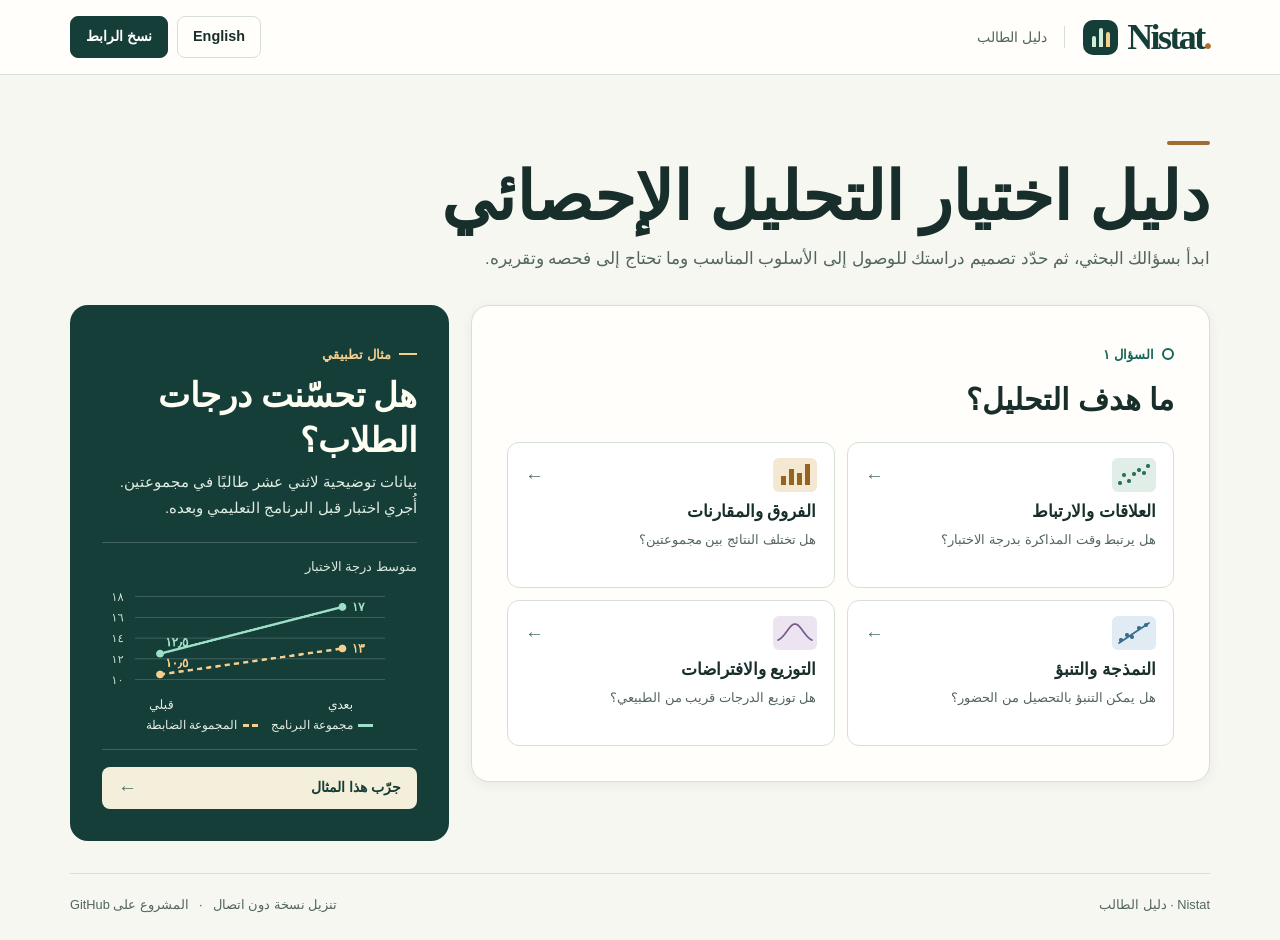
==== students/index.html @ d5935022 "Add a shareable bilingual student guide with an offline classroom example" ====
<!doctype html>
<html lang="ar" dir="rtl">
<head>
  <meta charset="utf-8">
  <meta name="viewport" content="width=device-width, initial-scale=1">
  <meta name="theme-color" content="#f7f7f1">
  <meta name="description" content="دليل نيستات للطلاب لاختيار الأسلوب الإحصائي خطوة بخطوة، بالعربية والإنجليزية.">
  <title>نيستات | دليل الطالب للتحليل الإحصائي</title>
  <style>
:root {
  color-scheme: light;
  --paper: #f7f7f1;
  --surface: #fffefa;
  --ink: #172e2b;
  --muted: #52655e;
  --line: #d8dfd6;
  --teal: #176557;
  --dark: #153e39;
  --aqua: #9de0c7;
  --gold: #f6ce8d;
  --sans: "DM Sans", "Noto Sans Arabic", "Segoe UI", Tahoma, Arial, sans-serif;
  --display: "Noto Naskh Arabic", Georgia, "Times New Roman", serif;
}
* { box-sizing: border-box; }
body { margin: 0; background: var(--paper); color: var(--ink); font: 16px/1.6 var(--sans); }
button, textarea { font: inherit; }
button, a { -webkit-tap-highlight-color: transparent; }
button { color: inherit; cursor: pointer; }
a { color: inherit; text-underline-offset: .2em; }
:focus-visible { outline: 3px solid #bf7526; outline-offset: 4px; }
h1, h2, h3, p, figure, ol { margin: 0; }
.wrap { width: min(1140px, calc(100% - 80px)); margin-inline: auto; }
.topbar { border-bottom: 1px solid var(--line); background: var(--surface); }
.nav, .brand, .nav-actions, .footer, .footer nav, .panel-line, .result-links, .dialog-actions {
  display: flex; align-items: center;
}
.nav { min-height: 74px; gap: 18px; }
.brand { gap: 9px; text-decoration: none; direction: ltr; }
.mark { height: 35px; width: 35px; display: flex; justify-content: center; align-items: flex-end;
  gap: 3px; background: var(--dark); border-radius: 10px; padding: 8px; }
.mark i { background: #d1edd8; border-radius: 2px 2px 0 0; width: 4px; height: 55%; }
.mark i:nth-child(2) { height: 100%; }
.mark i:last-child { height: 75%; background: var(--gold); }
.wordmark { font: 700 36px/.95 Georgia, serif; letter-spacing: -2.6px; color: var(--dark); }
.wordmark span { color: #ac6e2c; }
.product-label { padding-inline-start: 17px; border-inline-start: 1px solid var(--line); color: var(--muted); font-size: .87rem; }
.nav-actions { gap: 9px; margin-inline-start: auto; }
.nav-button, .text-button, .button-solid, .case-action, .reference-link {
  display: inline-flex; align-items: center; justify-content: center; gap: .5rem;
  min-height: 42px; padding: 7px 15px; border-radius: 8px; border: 1px solid var(--line);
  font-size: .9rem; line-height: 1.5; font-weight: 600; background: transparent; text-decoration: none;
}
.nav-button:hover, .text-button:hover, .reference-link:hover { background: #edf2e9; border-color: #a9bcaf; }
.nav-button.share, .button-solid { background: var(--dark); color: #fff; border-color: var(--dark); }
.nav-button.share:hover, .button-solid:hover { background: #21574c; }
.skip-link { position: fixed; z-index: 8; top: 8px; inset-inline-start: 12px; padding: 9px 15px;
  background: white; border: 2px solid var(--teal); transform: translateY(-160%); }
.skip-link:focus { transform: translateY(0); }
.intro { padding-block: clamp(32px, 5.2vw, 66px) 31px; }
.intro::before { content: ""; display: block; width: 43px; height: 4px; margin-block-end: 14px; border-radius: 2px; background: #a06b35; }
.intro h1 { font: 650 clamp(2.65rem, 5.2vw, 4.25rem)/1.18 var(--display); color: var(--ink); }
.intro p { color: var(--muted); max-width: 79ch; margin-block-start: 6px; font-size: 1.04rem; line-height: 1.85; }
[lang="en"] .intro h1 { letter-spacing: -.057em; font-weight: 500; }
.workspace { display: grid; grid-template-columns: minmax(0, 1.95fr) minmax(270px, 1fr); gap: 22px; align-items: start; }
.panel { border: 1px solid var(--line); background: var(--surface); border-radius: 18px; }
.guide-panel { padding: clamp(20px, 2.8vw, 35px); min-width: 0; box-shadow: 0 3px 12px #1c2c2010; }
.panel-line { justify-content: space-between; gap: 10px; margin-bottom: 10px; min-height: 26px; }
.step-tag, .case-label { display: inline-flex; align-items: center; gap: 8px; font-size: .82rem; font-weight: 700; color: var(--teal); }
.step-tag::before { content: ""; height: 8px; width: 8px; border: 2px solid var(--teal); border-radius: 50%; }
h2 { font-size: clamp(1.35rem, 2.5vw, 1.9rem); line-height: 1.45; text-wrap: pretty; }
h2:focus, main:focus { outline: none; }
.choice-grid { margin-top: 21px; display: grid; grid-template-columns: repeat(2, minmax(0,1fr)); gap: 12px; }
.tile, .option {
  background: #fff; border: 1px solid var(--line); border-radius: 12px;
  text-align: start; transition: background .14s, border-color .14s, box-shadow .14s;
}
.tile { min-height: 146px; padding: 15px 17px; display: grid; grid-template-columns: 1fr auto; gap: 4px 12px; align-content: start; }
.tile:hover, .option:hover { border-color: #6f9c87; background: #f4f8f1; box-shadow: 0 2px 6px #1f473411; }
.tile-name { font-size: 1.04rem; font-weight: 700; grid-column: 1/-1; margin-top: 4px; line-height: 1.48; }
.tile-caption { color: var(--muted); font-size: .84rem; line-height: 1.6; grid-column: 1/-1; }
.tile-plot { width: 44px; height: 34px; display: block; border-radius: 6px; }
.arrow { font: 500 19px/1 Arial, sans-serif; display: inline-block; align-self: center; color: #517564; }
[dir="rtl"] .flow-arrow { transform: scaleX(-1); }
.option-list { display: grid; gap: 9px; margin-top: 21px; }
.option { min-height: 54px; display: flex; align-items: center; justify-content: space-between; gap: 15px; padding: 12px 15px; font-weight: 550; }
.quiet { padding: 5px 0; min-height: 40px; border: 0; background: transparent; color: var(--teal); text-decoration: underline;
  text-underline-offset: 4px; font-size: .85rem; font-weight: 600; }
.side-panel { min-width: 0; }
.case { border-radius: 18px; background: var(--dark); color: #fffef3; padding: clamp(22px, 2.6vw, 32px); overflow: hidden; }
.case-label { color: var(--gold); }
.case-label::before { content: ""; display: inline-block; width: 18px; height: 2px; background: var(--gold); }
.case h2 { font: 600 clamp(1.7rem, 2.65vw, 2.22rem)/1.33 var(--display); margin-top: 8px; }
[lang="en"] .case h2 { letter-spacing: -.035em; font-weight: 500; }
.case p { color: #e1ece1; font-size: .94rem; line-height: 1.75; margin-top: 6px; }
.case figure { margin-top: 20px; padding-block: 14px; border-block: 1px solid #ffffff30; }
.case figcaption { font-size: .8rem; color: #d7e8dd; }
.case-chart { width: 100%; height: auto; display: block; margin-top: 6px; }
.legend { display: flex; justify-content: center; flex-wrap: wrap; gap: 4px 13px; color: #e4eee6; font-size: .75rem; }
.legend span { display: inline-flex; align-items: center; gap: 5px; }
.legend i { width: 15px; border-top: 3px solid var(--aqua); }
.legend .control i { border-top: 3px dashed var(--gold); }
.case-action { margin-top: 17px; background: #f4efda; color: #163e36; border-color: transparent; width: 100%; justify-content: space-between; padding: 9px 15px; }
.case-action:hover { background: #fff9e7; }
.trail { padding: 21px 23px; }
.side-panel > * + * { margin-block-start: 15px; }
.trail h2 { font-size: 1.08rem; }
.trail ol { padding-inline-start: 1.5rem; margin-top: 10px; }
.trail li { color: #3c6252; padding-inline-start: 2px; }
.trail li + li { margin-top: 4px; }
.trail a { color: var(--muted); font-size: .86rem; text-decoration-color: #acbfb1; }
.trail a:hover { color: var(--teal); }
.result-why { color: #345950; font-size: 1.04rem; margin-top: 9px; line-height: 1.8; }
.result-block { margin-top: 19px; }
.result-block h3, .example-answer h3 { font-size: 1.02rem; margin-bottom: 3px; }
.result-block p { color: var(--muted); }
.example-answer { border-inline-start: 3px solid #b47b37; background: #f7f1df; padding: 13px 16px; margin-top: 18px; border-radius: 6px; }
.code-box { margin-top: 23px; border: 1px solid var(--line); border-radius: 10px; }
.code-box summary { padding: 11px 15px; cursor: pointer; font-weight: 600; color: var(--teal); }
.code-box .code-body { padding: 0 13px 13px; }
pre { direction: ltr; text-align: left; white-space: pre-wrap; overflow-wrap: anywhere; padding: 12px;
  font: .83rem/1.55 ui-monospace, Consolas, monospace; background: #edf1e9; border-radius: 7px; color: #142f27; }
.result-links { flex-wrap: wrap; gap: 9px; margin-top: 21px; }
.footer { justify-content: space-between; gap: 12px; margin-block: 32px 20px; padding-block-start: 16px;
  border-top: 1px solid var(--line); color: var(--muted); font-size: .8rem; }
.footer nav { flex-wrap: wrap; gap: 10px; }
.footer a { text-decoration: none; padding-block: 5px; }
.footer a:hover { color: var(--teal); text-decoration: underline; }
.notice:not(:empty) { position: fixed; z-index: 10; bottom: 22px; inset-inline-start: 50%; transform: translateX(-50%);
  background: var(--dark); color: white; padding: 8px 18px; border-radius: 8px; box-shadow: 0 3px 14px #172e2b22; }
[dir="rtl"] .notice:not(:empty) { transform: translateX(50%); }
dialog { color: var(--ink); border: 1px solid var(--line); border-radius: 14px; width: min(460px, 92vw); padding: 24px; background: var(--surface); }
dialog::backdrop { background: #152d2980; }
dialog textarea { width: 100%; min-height: 85px; margin: 15px 0; padding: 9px; border: 1px solid var(--line); border-radius: 6px; font: .9rem/1.6 monospace; }
@media (max-width: 850px) {
  .wrap { width: calc(100% - 42px); }
  .workspace { grid-template-columns: minmax(0,1.65fr) minmax(230px,1fr); gap: 14px; }
  .guide-panel, .case { padding: 20px; }
}
@media (max-width: 680px) {
  .wrap { width: calc(100% - 32px); }
  .workspace { grid-template-columns: minmax(0,1fr); }
  .nav { min-height: 62px; gap: 9px; }
  .nav-actions { gap: 5px; }
  .nav-button { min-height: 40px; padding: 5px 10px; font-size: .8rem; }
  .product-label { display: none; }
  .wordmark { font-size: 30px; }
  .mark { width: 31px; height: 31px; padding: 6px; }
  .intro { padding-block: 28px 19px; }
  .intro h1 { font-size: clamp(2.08rem,7.5vw,3rem); }
  .intro p { font-size: .91rem; }
  .guide-panel, .case { padding: 19px; }
  .choice-grid { gap: 9px; margin-top: 14px; }
  .tile { padding: 12px; min-height: 120px; }
  .case-chart { max-height: 175px; }
  .footer { flex-wrap: wrap; margin-block-start: 22px; }
}
@media (max-width: 400px) {
  .wrap { width: calc(100% - 22px); }
  .tile { padding: 10px; }
  .tile-name { font-size: .92rem; }
  .tile-caption { font-size: .76rem; }
}
@media (prefers-reduced-motion: reduce) { *, *::before, *::after { transition: none !important; } }
@media print {
  body { background: white; font-size: 11pt; }
  .wrap { width: 100%; }
  .nav-actions, .intro p, .intro::before, .share, .footer, .result-links, .quiet, .case,
  .code-box button, .skip-link, dialog, .notice, .case-action { display: none !important; }
  .topbar { border-bottom: 1px solid #bbb; }
  .nav { min-height: 44px; }
  .intro { padding: 12px 0; }
  .intro h1 { font-size: 21pt; }
  .workspace { display: block; }
  .guide-panel, .trail { box-shadow: none; border: 0; padding: 10px 0; }
  .result-block, .example-answer, pre { break-inside: avoid; }
  .code-box { border: 0; }
  .trail a { text-decoration: none; }
  .print-reference { overflow-wrap: anywhere; display: block !important; font-size: 9pt; }
}
.print-reference { display: none; }
.tile, .option { color: inherit; text-decoration: none; }
.quiet { display: inline-flex; align-items: center; }
.trail-item { color: var(--muted); font-size: .86rem; }
.intro.compact { padding-block: 26px 20px; }
.intro.compact h1 { font-size: clamp(1.8rem, 3.4vw, 2.65rem); }
.intro.compact p, .intro.compact::before { display: none; }
  </style>
</head>
<body>
  <a id="skip" class="skip-link" href="#main-content">انتقل إلى الدليل</a>
  <header class="topbar">
    <div class="wrap nav">
      <a class="brand" id="home" href="#ar" aria-label="نيستات | البداية">
        <span class="mark" aria-hidden="true"><i></i><i></i><i></i></span>
        <span class="wordmark" lang="en" dir="ltr">Nistat<span>.</span></span>
      </a>
      <span class="product-label" id="product-label">دليل الطالب</span>
      <div class="nav-actions">
        <a id="language" class="nav-button" href="#en" lang="en">English</a>
        <button id="share" class="nav-button share" type="button">نسخ الرابط</button>
      </div>
    </div>
  </header>
  <main id="main-content" class="wrap" tabindex="-1">
    <div id="intro" class="intro">
      <h1 id="page-heading">دليل اختيار التحليل الإحصائي</h1>
      <p id="intro-text">ابدأ بسؤالك البحثي، ثم حدّد تصميم دراستك للوصول إلى الأسلوب المناسب وما تحتاج إلى فحصه وتقريره.</p>
    </div>
    <noscript><p class="panel">يتطلب الدليل تفعيل JavaScript في المتصفح. Enable JavaScript to use the student guide.</p></noscript>
    <div class="workspace">
      <section id="guide-panel" class="panel guide-panel" aria-labelledby="question-title"></section>
      <aside id="side-panel" class="side-panel"></aside>
    </div>
  </main>
  <footer class="wrap footer">
    <span id="footer-name">Nistat · دليل الطالب</span>
    <nav aria-label="روابط الدليل" id="footer-nav">
      <a id="download" href="index.html" download="Nistat-Students.html">تنزيل نسخة دون اتصال</a>
      <span aria-hidden="true">·</span>
      <a id="repository" href="https://github.com/Nistat77/Nistat" target="_blank" rel="noopener noreferrer">المشروع على GitHub</a>
    </nav>
  </footer>
  <div id="notice" class="notice" role="status"></div>
  <dialog id="copy-dialog" aria-labelledby="copy-title">
    <h2 id="copy-title"></h2>
    <textarea id="manual-copy" dir="ltr" readonly aria-labelledby="copy-title"></textarea>
    <button id="close-dialog" type="button" class="button-solid"></button>
  </dialog>
  <script id="catalog" type="application/json">
{"questions":{"goal":{"key":"goal","label":{"en":"What is your research question?","ar":"ما هدف التحليل؟"},"choices":{"association":{"to":"variables","label":{"en":"Assess an association","ar":"دراسة علاقة بين متغيرين"}},"comparison":{"to":"design","label":{"en":"Compare groups, occasions or a reference value","ar":"المقارنة بين مجموعات أو قياسات أو بقيمة مرجعية"}},"prediction":{"to":"outcome","label":{"en":"Model or predict an outcome","ar":"نمذجة متغير تابع أو التنبؤ به"}},"distribution":{"to":"diagnostic","label":{"en":"Check a distribution or a model assumption","ar":"فحص توزيع أو أحد افتراضات النموذج"}}}},"variables":{"key":"variables","label":{"en":"Which two variables are recorded for each independent unit?","ar":"ما نوع المتغيرين المقاسين لكل وحدة مستقلة؟"},"choices":{"continuous":{"to":"pattern","label":{"en":"Two quantitative variables","ar":"متغيران كميان"}},"ordinal":{"to":"spearman","label":{"en":"Ordered scores, with a monotonic relationship of interest","ar":"درجات ترتيبية لدراسة علاقة رتيبة (في اتجاه واحد)"}},"categorical":{"to":"table_counts","label":{"en":"Two categorical variables","ar":"متغيران فئويان"}}}},"pattern":{"key":"pattern","label":{"en":"Which pattern do you want to describe?","ar":"ما نمط العلاقة المراد وصفها؟"},"choices":{"linear":{"to":"pearson","label":{"en":"Linear","ar":"خطية"}},"monotonic":{"to":"spearman","label":{"en":"Consistently increasing or decreasing, possibly curved","ar":"متزايدة أو متناقصة في اتجاه واحد وقد تكون منحنية"}},"unknown":{"to":"scatterplot","label":{"en":"Non-monotonic or still unknown","ar":"يتغير اتجاهها أو لم يتضح نمطها بعد"}}}},"table_counts":{"key":"expected","label":{"en":"Are expected cell counts adequate for the chi-squared approximation under independence?","ar":"هل التكرارات المتوقعة تحت فرض الاستقلال كافية لتقريب كاي تربيع؟"},"choices":{"adequate":{"to":"chisq_independence","label":{"en":"Adequate","ar":"كافية"}},"sparse":{"to":"fisher_exact","label":{"en":"Sparse","ar":"منخفضة في بعض الخلايا"}},"unknown":{"to":"inspect_expected","label":{"en":"I need to inspect the expected counts","ar":"أحتاج إلى فحص التكرارات المتوقعة"}}}},"design":{"key":"design","label":{"en":"How were the observations collected?","ar":"كيف جُمعت المشاهدات؟"},"choices":{"one_sample":{"to":"one_target","label":{"en":"One sample against a reference","ar":"عينة واحدة مقارنة بقيمة أو بتوزيع مرجعي"}},"independent_two":{"to":"two_target","label":{"en":"Two independent groups, one observation per person","ar":"مجموعتان مستقلتان وقياس واحد لكل فرد"}},"paired_two":{"to":"paired_target","label":{"en":"Two measurements on the same people or matched pairs","ar":"قياسان للأفراد أنفسهم أو لأزواج متطابقة"}},"independent_many":{"to":"many_target","label":{"en":"Three or more independent groups","ar":"ثلاث مجموعات مستقلة فأكثر"}},"repeated_many":{"to":"repeated_target","label":{"en":"Three or more occasions on the same people","ar":"ثلاثة قياسات فأكثر للأفراد أنفسهم"}},"pre_post":{"to":"pre_post_target","label":{"en":"Two independent groups, each measured before and after on a quantitative outcome","ar":"مجموعتان مستقلتان لكل منهما قياس قبلي وبعدي لنتيجة كمية"}},"factorial":{"to":"factorial_interaction","label":{"en":"Two crossed group factors, testing their interaction on a quantitative outcome","ar":"عاملان فئويان متقاطعان لدراسة تفاعلهما في نتيجة كمية لدى أفراد مستقلين"}}}},"one_target":{"key":"target","label":{"en":"What do you want to compare with the reference?","ar":"ما الذي تريد مقارنته بالمرجع؟"},"choices":{"mean":{"to":"one_sample_t","label":{"en":"A quantitative mean","ar":"متوسط متغير كمي"}},"proportion":{"to":"one_proportion","label":{"en":"A binary outcome proportion","ar":"نسبة حدوث نتيجة ثنائية"}},"frequencies":{"to":"gof_counts","label":{"en":"Counts across several categories","ar":"التكرارات عبر فئات متعددة"}}}},"two_target":{"key":"target","label":{"en":"What differs between the two independent groups?","ar":"ما الذي تريد مقارنته بين المجموعتين المستقلتين؟"},"choices":{"means":{"to":"welch_t","label":{"en":"Quantitative means","ar":"متوسطا متغير كمي"}},"ranks":{"to":"rank_sum","label":{"en":"Ranks or ordered scores","ar":"الرتب أو الدرجات الترتيبية"}},"proportions":{"to":"table_counts","label":{"en":"Category proportions","ar":"نسب الفئات"}}}},"paired_target":{"key":"target","label":{"en":"What contrast within pairs answers your question?","ar":"ما المقارنة التي تجيب عن سؤالك داخل الأزواج؟"},"choices":{"means":{"to":"paired_t","label":{"en":"Mean of the quantitative differences","ar":"متوسط الفروق الكمية"}},"signed_ranks":{"to":"signed_rank","label":{"en":"Location of symmetric differences with meaningful magnitudes","ar":"موقع توزيع فروق متماثلة ذات مقادير قابلة للتفسير"}},"direction":{"to":"sign_test","label":{"en":"Direction of change on an ordered scale","ar":"اتجاه التغير على مقياس ترتيبي"}},"binary":{"to":"mcnemar_exact","label":{"en":"Change in a binary proportion","ar":"التغير في نسبة نتيجة ثنائية"}}}},"many_target":{"key":"target","label":{"en":"What differs across independent groups?","ar":"ما الذي تريد مقارنته بين المجموعات المستقلة؟"},"choices":{"means":{"to":"welch_anova","label":{"en":"Quantitative means","ar":"متوسطات متغير كمي"}},"ranks":{"to":"kruskal","label":{"en":"Ranks or ordered scores","ar":"الرتب أو الدرجات الترتيبية"}},"proportions":{"to":"table_counts","label":{"en":"Category proportions","ar":"نسب الفئات"}}}},"repeated_target":{"key":"target","label":{"en":"What do you compare across occasions?","ar":"ما الذي تريد مقارنته عبر القياسات؟"},"choices":{"means":{"to":"rm_anova","label":{"en":"Quantitative means in a complete repeated-measures design","ar":"متوسطات متغير كمي في تصميم قياسات متكررة مكتمل"}},"ranks":{"to":"friedman","label":{"en":"Within-person ranks in a complete design","ar":"الرتب داخل كل فرد في تصميم مكتمل"}}}},"pre_post_target":{"key":"target","label":{"en":"Which group difference do you want to estimate?","ar":"أي فرق بين المجموعتين تريد تقديره؟"},"choices":{"adjusted_followup":{"to":"ancova","label":{"en":"Difference at follow-up adjusted for baseline","ar":"الفرق في القياس البعدي بعد ضبط القياس القبلي"}},"change":{"to":"change_scores","label":{"en":"Difference in mean change from baseline","ar":"الفرق بين متوسطي التغير من القياس القبلي إلى البعدي"}}}},"outcome":{"key":"outcome","label":{"en":"What kind of outcome are you predicting for each independent unit?","ar":"ما نوع المتغير التابع المراد التنبؤ به لكل وحدة مستقلة؟"},"choices":{"continuous":{"to":"predictors","label":{"en":"Quantitative continuous","ar":"كمي مستمر"}},"binary":{"to":"binary_logit","label":{"en":"Two categories","ar":"ثنائي الفئة"}},"nominal":{"to":"multinomial","label":{"en":"Three or more unordered categories","ar":"ثلاث فئات اسمية غير مرتبة فأكثر"}},"ordinal":{"to":"ordinal_logit","label":{"en":"Three or more ordered categories","ar":"ثلاث فئات مرتبة فأكثر"}},"count":{"to":"poisson","label":{"en":"A non-negative event count","ar":"عدد مرات وقوع حدث"}}}},"predictors":{"key":"predictors","label":{"en":"How many predictors enter the model?","ar":"كم متغيرًا تنبؤيًا يتضمن النموذج؟"},"choices":{"one":{"to":"linear_simple","label":{"en":"One","ar":"واحد"}},"multiple":{"to":"linear_multiple","label":{"en":"Two or more","ar":"اثنان فأكثر"}}}},"diagnostic":{"key":"target","label":{"en":"What would you like to assess?","ar":"ما الذي تريد فحصه؟"},"choices":{"normality":{"to":"normal_quantity","label":{"en":"Normality of observations, paired differences or residuals","ar":"اعتدالية المشاهدات أو الفروق الزوجية أو البواقي"}},"variances":{"to":"variance_shape","label":{"en":"Equality of variances across independent groups","ar":"تساوي التباينات بين مجموعات مستقلة"}},"frequencies":{"to":"gof_counts","label":{"en":"Category frequencies against specified probabilities","ar":"مطابقة تكرارات الفئات لاحتمالات محددة"}},"continuous_cdf":{"to":"cdf_parameters","label":{"en":"Fit to a continuous reference distribution","ar":"المطابقة مع توزيع مرجعي مستمر"}}}},"normal_quantity":{"key":"quantity","label":{"en":"Which values are you checking?","ar":"ما القيم التي ستفحصها؟"},"choices":{"independent":{"to":"normality","label":{"en":"Independent observations or independent within-pair differences","ar":"مشاهدات مستقلة أو فروق زوجية مستقلة بعضها عن بعض"}},"residuals":{"to":"residual_qq","label":{"en":"Residuals from a fitted linear model","ar":"بواقي نموذج خطي مقدّر"}}}},"variance_shape":{"key":"shape","label":{"en":"How well justified is within-group normality?","ar":"ما مدى وجاهة افتراض الاعتدالية داخل كل مجموعة؟"},"choices":{"normal":{"to":"bartlett","label":{"en":"Well justified","ar":"تدعمه طبيعة البيانات"}},"uncertain":{"to":"fligner","label":{"en":"Uncertain or affected by outliers","ar":"غير مؤكد أو توجد قيم متطرفة"}}}},"gof_counts":{"key":"expected","label":{"en":"Are expected counts under the specified probabilities sufficiently large?","ar":"هل تكرارات الفئات المتوقعة وفق الاحتمالات المفترضة كبيرة بما يكفي؟"},"choices":{"adequate":{"to":"chisq_gof","label":{"en":"Yes","ar":"نعم"}},"sparse":{"to":"simulated_gof","label":{"en":"Small expected counts","ar":"توجد تكرارات متوقعة منخفضة"}}}},"cdf_parameters":{"key":"parameters","label":{"en":"How were the reference distribution's parameters obtained?","ar":"كيف حُددت معلمات التوزيع المرجعي؟"},"choices":{"fixed":{"to":"ks_fixed","label":{"en":"Specified independently of this sample","ar":"حُددت بصورة مستقلة عن هذه العينة"}},"fitted":{"to":"fitted_qq","label":{"en":"Estimated from this sample","ar":"قُدّرت من العينة نفسها"}}}}},"methods":{"pearson":{"en":{"method":"Pearson correlation","rationale":"Estimates the direction and strength of a linear association.","checks":"Inspect a scatterplot for curvature and influential points. The usual small-sample test and interval assume independent pairs from a bivariate normal population.","report":"Report r, the number of complete pairs and a confidence interval."},"ar":{"method":"معامل ارتباط بيرسون","rationale":"يقدّر اتجاه العلاقة الخطية وقوتها بين متغيرين كميين.","checks":"افحص شكل الانتشار والنقاط المؤثرة. يفترض الاستدلال المعتاد في العينات الصغيرة استقلال الأزواج واعتدالية التوزيع الثنائي.","report":"أبلغ عن معامل الارتباط وعدد الأزواج المكتملة وفترة الثقة."},"code":"stats::cor.test(x, y, method = \"pearson\")","reference":"https://stat.ethz.ch/R-manual/R-patched/library/stats/html/cor.test.html"},"spearman":{"en":{"method":"Spearman rank correlation","rationale":"Measures whether higher ranks on one variable tend to accompany higher or lower ranks on the other.","checks":"Use independent pairs and an interpretable ordering. Inspect the shape and ties. The example uses an approximate p-value.","report":"Report Spearman's rho, the number of pairs and the direction of association."},"ar":{"method":"معامل ارتباط سبيرمان للرتب","rationale":"يقدّر مدى اقتران الرتب الأعلى في متغير برتب أعلى أو أدنى في المتغير الآخر.","checks":"تحقق من استقلال الأزواج ومن ترتيب الدرجات، وافحص شكل العلاقة والرتب المتعادلة. يستخدم المثال قيمة احتمالية تقريبية.","report":"أبلغ عن معامل سبيرمان وعدد الأزواج واتجاه العلاقة."},"code":"stats::cor.test(x, y, method = \"spearman\", exact = FALSE)","reference":"https://stat.ethz.ch/R-manual/R-patched/library/stats/html/cor.test.html"},"scatterplot":{"en":{"method":"Scatterplot for the form of association","rationale":"A curve can rise and fall even when a single correlation is close to zero.","checks":"Use one point per independent unit and examine the observed range, clusters and influential points.","report":"Describe the shape and identify which part of the curve answers the research question."},"ar":{"method":"مخطط الانتشار لفحص شكل العلاقة","rationale":"قد ترتفع العلاقة ثم تنخفض رغم اقتراب معامل الارتباط من الصفر.","checks":"مثّل كل وحدة مستقلة بنقطة وافحص مدى القيم والتجمعات والنقاط المؤثرة.","report":"صِف شكل العلاقة وحدد الجزء الذي يجيب عن السؤال البحثي."},"code":"graphics::plot(x, y)","reference":"https://stat.ethz.ch/R-manual/R-patched/library/graphics/html/plot.default.html"},"inspect_expected":{"en":{"method":"Inspect expected cell counts","rationale":"Under independence, each expected count is its row total times its column total divided by the sample size.","checks":"Use a two-way frequency table of independent observations with positive margins.","report":"A common guide is at least five expected in every cell of a 2 by 2 table. For larger tables, look for all expected counts at least one and at least 80% of them at least five."},"ar":{"method":"فحص التكرارات المتوقعة في الخلايا","rationale":"تحت فرض الاستقلال يساوي التكرار المتوقع حاصل ضرب مجموع الصف في مجموع العمود مقسومًا على حجم العينة.","checks":"استخدم جدول تكرارات ثنائي المدخل لمشاهدات مستقلة بمجاميع صفوف وأعمدة موجبة.","report":"من القواعد الشائعة أن يبلغ التكرار المتوقع خمسة في كل خلية في جدول ٢ × ٢. في الجداول الأكبر افحص بلوغه واحدًا في كل خلية وخمسة في ٨٠٪ من الخلايا على الأقل."},"code":"outer(rowSums(tab), colSums(tab)) / sum(tab)","reference":"https://stat.ethz.ch/R-manual/R-patched/library/stats/html/fisher.test.html"},"chisq_independence":{"en":{"method":"Pearson chi-squared test of independence","rationale":"Compares observed cell counts with counts expected if the two categorical variables were independent.","checks":"Each independent unit contributes to one cell. Enter the original frequencies and check the expected counts.","report":"Report the table, row or column percentages, chi-squared statistic, degrees of freedom and p-value."},"ar":{"method":"اختبار كاي تربيع للاستقلال","rationale":"يقارن تكرارات الخلايا المشاهدة بالتكرارات المتوقعة عند استقلال المتغيرين الفئويين.","checks":"تسهم كل وحدة مستقلة في خلية واحدة. أدخل التكرارات الأصلية وافحص التكرارات المتوقعة.","report":"اعرض الجدول والنسب الصفية أو العمودية وقيمة كاي تربيع ودرجات الحرية والقيمة الاحتمالية."},"code":"stats::chisq.test(tab, correct = FALSE)","reference":"https://stat.ethz.ch/R-manual/R-patched/library/stats/html/chisq.test.html"},"fisher_exact":{"en":{"method":"Fisher's exact test","rationale":"Tests association in an independent count table by conditioning on its margins.","checks":"Use individual counts with independent units. Exact calculations can be costly for large tables with many categories.","report":"Give the cell counts and exact p-value. For a 2 by 2 table, also report the odds ratio and interval with the category order."},"ar":{"method":"اختبار فيشر الدقيق","rationale":"يفحص العلاقة في جدول تكراري لمشاهدات مستقلة مع تثبيت المجاميع الهامشية.","checks":"أدخل التكرارات لوحدات مستقلة. قد يتطلب الحساب الدقيق وقتًا طويلًا في الجداول الكبيرة متعددة الفئات.","report":"اعرض التكرارات والقيمة الاحتمالية الدقيقة. في جدول ٢ × ٢ أضف نسبة الأرجحية وفترة الثقة وترتيب الفئات."},"code":"stats::fisher.test(tab)","reference":"https://stat.ethz.ch/R-manual/R-patched/library/stats/html/fisher.test.html"},"one_sample_t":{"en":{"method":"One-sample t-test","rationale":"Estimates the difference between a quantitative mean and a prespecified benchmark.","checks":"Use independent observations and justify mean-based inference given the sample size, skew and outliers.","report":"State the benchmark, mean difference, confidence interval, t statistic and degrees of freedom."},"ar":{"method":"اختبار ت لعينة واحدة","rationale":"يقدّر الفرق بين متوسط متغير كمي وقيمة مرجعية محددة مسبقًا.","checks":"تحقق من استقلال المشاهدات وملاءمة الاستدلال على المتوسط في ضوء حجم العينة والالتواء والقيم المتطرفة.","report":"اذكر القيمة المرجعية وفرق المتوسط وفترة ثقته وإحصاء ت ودرجات الحرية."},"code":"stats::t.test(x, mu = reference_value)","reference":"https://stat.ethz.ch/R-manual/R-patched/library/stats/html/t.test.html"},"one_proportion":{"en":{"method":"Exact binomial test for one proportion","rationale":"Compares the chance of a binary event with a specified probability.","checks":"Supply the number of events and independent trials with the same event probability under the null.","report":"Report events, trials, estimated proportion, confidence interval and the reference probability."},"ar":{"method":"اختبار ثنائي الحدين الدقيق لنسبة واحدة","rationale":"يقارن احتمال حدوث نتيجة ثنائية باحتمال مرجعي محدد.","checks":"أدخل عدد مرات وقوع الحدث وعدد المحاولات المستقلة التي تشترك في احتمال الحدث تحت الفرض الصفري.","report":"أبلغ عن العدد والإجمالي والنسبة المقدرة وفترة الثقة والاحتمال المرجعي."},"code":"stats::binom.test(events, trials, p = p0)","reference":"https://stat.ethz.ch/R-manual/R-patched/library/stats/html/binom.test.html"},"welch_t":{"en":{"method":"Welch two-sample t-test","rationale":"Estimates a difference between independent means while allowing unequal variances.","checks":"Use a quantitative outcome and one observation per independent unit. Check skew and influential observations, especially in small groups.","report":"Report both means, their difference in a stated order, the 95% interval and Welch degrees of freedom."},"ar":{"method":"اختبار ت لويلش لعينتين مستقلتين","rationale":"يقدّر الفرق بين متوسطي مجموعتين مستقلتين ويسمح باختلاف تباينيهما.","checks":"استخدم نتيجة كمية وقياسًا واحدًا لكل وحدة مستقلة. افحص الالتواء والمشاهدات المؤثرة، خصوصًا في المجموعات الصغيرة.","report":"اعرض المتوسطين والفرق بترتيب محدد وفترة الثقة ٩٥٪ ودرجات حرية ويلش."},"code":"stats::t.test(score ~ group, data = dat, var.equal = FALSE)","reference":"https://stat.ethz.ch/R-manual/R-patched/library/stats/html/t.test.html"},"paired_t":{"en":{"method":"Paired t-test","rationale":"Estimates the mean within-pair difference and preserves the matching.","checks":"Align values by participant or pair ID. Assess the distribution of the differences and independence across pairs.","report":"Report complete pairs, the mean after-minus-before difference and its 95% confidence interval."},"ar":{"method":"اختبار ت للعينات المرتبطة","rationale":"يقدّر متوسط الفروق داخل الأزواج مع مراعاة الارتباط بين القياسين.","checks":"طابق القيم بمعرّف الفرد أو الزوج. افحص توزيع الفروق واستقلال الأزواج عن بعضها.","report":"أبلغ عن عدد الأزواج المكتملة ومتوسط الفرق (البعدي ناقص القبلي) وفترة ثقته ٩٥٪."},"code":"stats::t.test(after, before, paired = TRUE)","reference":"https://stat.ethz.ch/R-manual/R-patched/library/stats/html/t.test.html"},"rank_sum":{"en":{"method":"Mann–Whitney U / Wilcoxon rank-sum test","rationale":"Compares ranks between two independent groups.","checks":"Use ordered scores with the same coding in both groups. Interpreting the result as a location shift needs comparably shaped distributions.","report":"Report group distributions, sample sizes, the rank-sum statistic and how the p-value was calculated."},"ar":{"method":"اختبار مان–ويتني للرتب","rationale":"يقارن رتب الدرجات بين مجموعتين مستقلتين.","checks":"استخدم درجات مرتبة بترميز موحد في المجموعتين. يتطلب تفسير النتيجة بوصفها إزاحة في الموقع تشابه شكلي التوزيعين.","report":"اعرض توزيعي المجموعتين وحجميهما وإحصاء الرتب وطريقة حساب القيمة الاحتمالية."},"code":"stats::wilcox.test(score ~ group, data = dat)","reference":"https://stat.ethz.ch/R-manual/R-patched/library/stats/html/wilcox.test.html"},"signed_rank":{"en":{"method":"Wilcoxon signed-rank test","rationale":"Uses the signs and ranks of absolute within-pair differences to assess their location.","checks":"Differences must have meaningful magnitudes and a plausibly symmetric distribution. Match observations by ID.","report":"Report complete pairs, direction, and the estimated location shift and interval when estimable."},"ar":{"method":"اختبار ويلكوكسون للرتب الموقعة","rationale":"يستخدم إشارات الفروق داخل الأزواج ورتب مقاديرها المطلقة لفحص موقع التوزيع.","checks":"ينبغي أن يكون لمقادير الفروق معنى وأن يكون توزيعها متماثلًا بصورة معقولة. طابق القياسات بالمعرّف.","report":"أبلغ عن عدد الأزواج المكتملة واتجاه الفرق وتقدير إزاحة الموقع وفترة الثقة عند إمكان تقديرها."},"code":"stats::wilcox.test(after, before, paired = TRUE, conf.int = TRUE)","reference":"https://stat.ethz.ch/R-manual/R-patched/library/stats/html/wilcox.test.html"},"sign_test":{"en":{"method":"Paired sign test","rationale":"Compares the chances of moving up and down among pairs that changed. Only the ordering is required.","checks":"Align complete pairs and use the same ordering at both occasions. Exclude ties from the binomial denominator and record them separately.","report":"Report increases, decreases and ties, and the proportion increasing among changed pairs."},"ar":{"method":"اختبار الإشارة للأزواج","rationale":"يقارن احتمال الارتفاع باحتمال الانخفاض بين الأزواج التي تغيرت، اعتمادًا على ترتيب الفئات.","checks":"طابق الأزواج المكتملة ووحّد ترتيب الفئات في القياسين. استبعد التعادلات من مقام الاختبار وسجّل عددها منفصلًا.","report":"اعرض أعداد الارتفاع والانخفاض والتعادل ونسبة الارتفاع بين الأزواج التي تغيرت."},"code":"up \u003c- sum(after > before, na.rm = TRUE)\ndown \u003c- sum(after \u003c before, na.rm = TRUE)\nif (up + down > 0) stats::binom.test(up, up + down, p = 0.5) else message(\"No changed pairs\")","reference":"https://www.itl.nist.gov/div898/software/dataplot/refman1/auxillar/signtest.htm"},"mcnemar_exact":{"en":{"method":"Exact McNemar test for paired binary outcomes","rationale":"Conditions on discordant pairs to compare the two directions of change.","checks":"Use a 2 by 2 table with before as rows and after as columns, with the same two levels in the same order. Each independent pair contributes once.","report":"Report both discordant cell counts, the paired proportions and the exact p-value. The template's interval describes the direction of change among discordant pairs."},"ar":{"method":"اختبار ماكنيمار الدقيق لنتيجة ثنائية مرتبطة","rationale":"يقارن اتجاهي التغير بالاعتماد على الأزواج التي اختلفت نتيجتها بين القياسين.","checks":"اجعل الصفوف للقياس القبلي والأعمدة للبعدي في جدول ٢ × ٢، بنفس الفئتين والترتيب. يسهم كل زوج مستقل مرة واحدة.","report":"اعرض تكراري الخليتين خارج القطر والنسبتين المرتبطتين والقيمة الاحتمالية الدقيقة. تخص فترة الثقة في القالب اتجاه التغير بين الأزواج التي تغيرت."},"code":"first_to_second \u003c- tab[1, 2]\nchanged \u003c- first_to_second + tab[2, 1]\nif (changed > 0) stats::binom.test(first_to_second, changed, p = 0.5) else message(\"No discordant pairs\")","reference":"https://journal.r-project.org/articles/RJ-2010-008/"},"welch_anova":{"en":{"method":"Welch one-way ANOVA","rationale":"Tests equality of independent group means while allowing unequal variances.","checks":"Check independent units, within-group distributions, outliers and enough observations to estimate each variance.","report":"Report group means, Welch F, degrees of freedom and p-value. Identify any planned or multiplicity-adjusted contrasts."},"ar":{"method":"تحليل التباين الأحادي بطريقة ويلش","rationale":"يفحص تساوي متوسطات المجموعات المستقلة مع السماح باختلاف التباينات.","checks":"تحقق من استقلال الوحدات وتوزيع كل مجموعة والقيم المتطرفة وكفاية المشاهدات لتقدير تباين كل مجموعة.","report":"اعرض متوسطات المجموعات وإحصاء ف لويلش ودرجات الحرية والقيمة الاحتمالية والمقارنات المخططة أو المصححة للتعدد."},"code":"stats::oneway.test(score ~ group, data = dat, var.equal = FALSE)","reference":"https://stat.ethz.ch/R-manual/R-patched/library/stats/html/oneway.test.html"},"kruskal":{"en":{"method":"Kruskal–Wallis rank-sum test","rationale":"Compares the distributions of ordered scores across independent groups using pooled ranks.","checks":"Observations must be independent. A median-shift interpretation requires similarly shaped distributions.","report":"Summarize each distribution and report the omnibus statistic and degrees of freedom."},"ar":{"method":"اختبار كروسكال–واليس للرتب","rationale":"يقارن توزيعات الدرجات المرتبة بين مجموعات مستقلة باستخدام الرتب المجمعة.","checks":"تحقق من استقلال المشاهدات. يتطلب تفسير النتيجة بوصفها اختلافًا في الوسيط تشابه أشكال التوزيعات.","report":"لخّص توزيع كل مجموعة وأبلغ عن إحصاء الاختبار الكلي ودرجات الحرية."},"code":"stats::kruskal.test(score ~ group, data = dat)","reference":"https://stat.ethz.ch/R-manual/R-patched/library/stats/html/kruskal.test.html"},"rm_anova":{"en":{"method":"One-way repeated-measures ANOVA","rationale":"Tests mean differences across occasions while accounting for each person's repeated observations.","checks":"Use one complete observation per person and occasion. Code id and condition as factors. Assess residuals and sphericity for the uncorrected F test.","report":"Report occasion means, the within-person F test and any sphericity correction. Incomplete profiles may call for a mixed model."},"ar":{"method":"تحليل التباين الأحادي للقياسات المتكررة","rationale":"يفحص اختلاف المتوسطات بين المناسبات مع مراعاة تكرار القياس داخل الفرد.","checks":"استخدم قياسًا واحدًا مكتملًا لكل فرد ومناسبة، ورمّز المعرّف والمناسبة كعاملين. افحص البواقي وافتراض الكروية لاختبار ف غير المصحح.","report":"اعرض متوسطات المناسبات واختبار ف داخل الأفراد وأي تصحيح للكروية. قد تلائم النماذج المختلطة الملفات غير المكتملة."},"code":"summary(stats::aov(score ~ condition + Error(id/condition), data = dat))","reference":"https://stat.ethz.ch/R-manual/R-patched/library/stats/html/aov.html"},"friedman":{"en":{"method":"Friedman test","rationale":"Compares occasions by ranking responses within each person or matched block.","checks":"Use a complete block design with one observation per person and occasion, independent blocks, and factor codes for id and condition.","report":"Report the number of complete blocks, occasion summaries, the Friedman statistic and degrees of freedom."},"ar":{"method":"اختبار فريدمان","rationale":"يقارن المناسبات بترتيب الاستجابات داخل كل فرد أو كتلة متطابقة.","checks":"استخدم تصميم كتل مكتملة بقياس واحد لكل فرد ومناسبة وكتل مستقلة، مع ترميز المعرّف والمناسبة كعاملين.","report":"أبلغ عن عدد الكتل المكتملة وملخص كل مناسبة وإحصاء فريدمان ودرجات الحرية."},"code":"stats::friedman.test(score ~ condition | id, data = dat)","reference":"https://stat.ethz.ch/R-manual/R-patched/library/stats/html/friedman.test.html"},"ancova":{"en":{"method":"Baseline-adjusted comparison (ANCOVA)","rationale":"Estimates the between-group difference at follow-up conditional on a common baseline score.","checks":"Use one row per independent participant and a group factor. Check the baseline–follow-up relationship, common slopes and residuals. Nonrandom assignment can leave confounding.","report":"Report the adjusted group contrast, reference group and 95% interval, and describe how missing outcomes were handled."},"ar":{"method":"المقارنة البعدية المضبوطة بالقياس القبلي (تحليل التغاير)","rationale":"تقدّر الفرق البعدي بين المجموعتين عند قيمة قبلية مشتركة.","checks":"استخدم صفًا لكل مشارك مستقل وعرّف المجموعة كعامل. افحص علاقة القبلي بالبعدي وتجانس ميول الانحدار والبواقي. قد تبقى عوامل مربكة عند غياب التخصيص العشوائي.","report":"اعرض فرق المجموعتين المعدّل والمجموعة المرجعية وفترة الثقة ٩٥٪ وطريقة التعامل مع القياسات المفقودة."},"code":"fit \u003c- stats::lm(post ~ pre + group, data = dat)\nsummary(fit)\nstats::confint(fit)","reference":"https://pmc.ncbi.nlm.nih.gov/articles/PMC1121605/"},"change_scores":{"en":{"method":"Welch comparison of individual change scores","rationale":"Estimates the difference between groups in mean after-minus-before change.","checks":"Use aligned pre/post measurements in one row per participant, independent groups and a quantitative scale. Check change-score distributions and missing pairs.","report":"Report mean change in each group and the between-group difference in change with its 95% interval."},"ar":{"method":"اختبار ويلش للمقارنة بين متوسطي التغير","rationale":"يقدّر الفرق بين المجموعتين في متوسط التغير من القياس القبلي إلى البعدي.","checks":"اجمع القياسين لكل مشارك في صف واحد، مع مجموعتين مستقلتين ومقياس كمي. افحص توزيعات التغير والأزواج الناقصة.","report":"اعرض متوسط التغير في كل مجموعة والفرق بين متوسطي التغير وفترة الثقة ٩٥٪."},"code":"stats::t.test(I(post - pre) ~ group, data = dat, var.equal = FALSE)","reference":"https://stat.ethz.ch/R-manual/R-patched/library/stats/html/t.test.html"},"factorial_interaction":{"en":{"method":"Two-way factorial ANOVA for an interaction","rationale":"Tests whether the mean contrast for one factor varies across levels of the other.","checks":"Use independent observations, two crossed factors with observations in each cell and residual variation. Check residual spread and shape.","report":"Report the interaction F test and cell means. Use estimated contrasts and intervals to describe the interaction."},"ar":{"method":"تحليل التباين الثنائي لاختبار التفاعل","rationale":"يختبر ما إذا كان فرق المتوسطات المرتبط بأحد العاملين يتغير عبر مستويات العامل الآخر.","checks":"استخدم مشاهدات مستقلة وعاملين متقاطعين وخلايا ممثلة وتباينًا متبقيًا. افحص تشتت البواقي وشكلها.","report":"اعرض اختبار ف للتفاعل ومتوسطات الخلايا. صِف التفاعل بمقارنات مقدّرة وفترات ثقة."},"code":"additive \u003c- stats::lm(score ~ factor_a + factor_b, data = dat)\nfull \u003c- stats::update(additive, . ~ . + factor_a:factor_b)\nstats::anova(additive, full)","reference":"https://stat.ethz.ch/R-manual/R-patched/library/stats/html/anova.lm.html"},"linear_simple":{"en":{"method":"Simple linear regression","rationale":"Models a continuous outcome using one predictor.","checks":"Check the proposed functional form, independent errors, influential points and the residual spread used for inference.","report":"Report the coefficient and interval. For prediction, assess error on observations held out from fitting."},"ar":{"method":"الانحدار الخطي البسيط","rationale":"ينمذج نتيجة مستمرة باستخدام متغير تنبؤي واحد.","checks":"افحص الشكل الدالي المقترح واستقلال الأخطاء والنقاط المؤثرة وتشتت البواقي المستخدم في الاستدلال.","report":"أبلغ عن المعامل وفترة الثقة. ولغرض التنبؤ قيّم الخطأ على مشاهدات محجوبة عن بناء النموذج."},"code":"stats::lm(y ~ x, data = dat)","reference":"https://stat.ethz.ch/R-manual/R-patched/library/stats/html/lm.html"},"linear_multiple":{"en":{"method":"Multiple linear regression","rationale":"Models a continuous outcome conditional on several predictors.","checks":"Check functional form, residuals, independence, influential observations and collinearity. Choose predictors with the sample size in mind.","report":"Report adjusted coefficients and intervals. For prediction, report out-of-sample error."},"ar":{"method":"الانحدار الخطي المتعدد","rationale":"ينمذج نتيجة مستمرة في ضوء عدة متغيرات تنبؤية معًا.","checks":"افحص الشكل الدالي والبواقي والاستقلال والمشاهدات المؤثرة وتعدد الارتباط الخطي. راعِ حجم العينة عند اختيار المتغيرات.","report":"أبلغ عن المعاملات المعدلة وفترات الثقة، وعند التنبؤ اعرض الخطأ خارج عينة بناء النموذج."},"code":"stats::lm(y ~ x1 + x2, data = dat)","reference":"https://stat.ethz.ch/R-manual/R-patched/library/stats/html/lm.html"},"binary_logit":{"en":{"method":"Binary logistic regression","rationale":"Models the log odds of a specified event and yields predicted event probabilities.","checks":"Code the event explicitly as 1 and its alternative as 0. Check independence, sparse outcomes, separation and the functional form of continuous predictors.","report":"Report the event definition, odds ratios and intervals. Assess calibration and discrimination on validation data."},"ar":{"method":"الانحدار اللوجستي الثنائي","rationale":"ينمذج لوغاريتم أرجحية حدث محدد ويتيح تقدير احتمال وقوعه.","checks":"رمّز الحدث بالواحد والبديل بالصفر. افحص الاستقلال وندرة الأحداث والانفصال والشكل الدالي للمتغيرات الكمية.","report":"حدّد الحدث واعرض نسب الأرجحية وفترات الثقة. قيّم المعايرة والقدرة التمييزية في بيانات التحقق."},"code":"stats::glm(y ~ x, data = dat, family = stats::binomial())","reference":"https://stat.ethz.ch/R-manual/R-patched/library/stats/html/glm.html"},"multinomial":{"en":{"method":"Multinomial logistic regression","rationale":"Models membership probabilities for unordered outcome categories using a reference category.","checks":"Use a factor outcome and choose its reference level. Check category counts, independence and the model's independence-of-irrelevant-alternatives assumption. The template uses nnet.","report":"Name the reference category and report predicted probabilities and validation performance across categories."},"ar":{"method":"الانحدار اللوجستي متعدد الفئات الاسمية","rationale":"ينمذج احتمالات الانتماء لفئات غير مرتبة بالاستعانة بفئة مرجعية.","checks":"عرّف النتيجة كعامل وحدد فئته المرجعية. افحص أعداد الفئات واستقلال المشاهدات وافتراض استقلال البدائل غير ذات الصلة. يستخدم المثال حزمة nnet.","report":"سمِّ الفئة المرجعية واعرض الاحتمالات المتوقعة والأداء في بيانات التحقق عبر الفئات."},"code":"nnet::multinom(y ~ x, data = dat, trace = FALSE)","reference":"https://stat.ethz.ch/R-manual/R-patched/library/nnet/html/multinom.html"},"ordinal_logit":{"en":{"method":"Proportional-odds ordinal logistic regression","rationale":"Uses the ordering of the response categories to model cumulative odds.","checks":"Set y to an ordered factor in the substantive order. Check category counts and whether proportional odds is tenable. The template uses MASS.","report":"Report the category order, common odds ratios with intervals and validation of predicted probabilities."},"ar":{"method":"الانحدار اللوجستي الترتيبي بافتراض تناسب الأرجحيات","rationale":"يستفيد من ترتيب فئات النتيجة لنمذجة الأرجحيات التراكمية.","checks":"عرّف المتغير التابع كعامل مرتب حسب معناه وافحص تكرارات الفئات وملاءمة افتراض تناسب الأرجحيات. يستخدم المثال حزمة MASS.","report":"اعرض ترتيب الفئات ونسب الأرجحية المشتركة وفترات الثقة وتقييم الاحتمالات المتوقعة في بيانات التحقق."},"code":"MASS::polr(y ~ x, data = dat, Hess = TRUE)","reference":"https://stat.ethz.ch/R-manual/R-patched/library/MASS/html/polr.html"},"poisson":{"en":{"method":"Poisson regression for counts","rationale":"Models the expected number of events for each independent unit.","checks":"Use non-negative integer counts. Assess conditional dispersion and excess zeros. When exposure varies, include a log-exposure offset for a rate model.","report":"State the exposure unit, report count or rate ratios with intervals, and assess held-out predictions."},"ar":{"method":"انحدار بواسون للبيانات العددية الحدثية","rationale":"ينمذج العدد المتوقع لمرات وقوع الحدث لكل وحدة مستقلة.","checks":"استخدم أعدادًا صحيحة غير سالبة. افحص التشتت الشرطي وكثرة الأصفار، وأضف لوغاريتم التعرض كحد إزاحة عند اختلاف مدد التعرض لنمذجة المعدل.","report":"حدد وحدة التعرض واعرض نسب الأعداد أو المعدلات وفترات الثقة، وقيّم التنبؤ على بيانات محجوبة."},"code":"stats::glm(y ~ x, data = dat, family = stats::poisson())","reference":"https://stat.ethz.ch/R-manual/R-patched/library/stats/html/family.html"},"normality":{"en":{"method":"Normal Q–Q plot and Shapiro–Wilk test","rationale":"A Q–Q plot shows where a distribution departs from normality. Shapiro–Wilk offers a formal test for an independent sample.","checks":"Use independent values, such as aligned differences from independent pairs. In R the test needs 3–5,000 nonmissing values and nonzero variation.","report":"Describe any tail departures or outliers, the sample size, and W and p if a formal test is appropriate."},"ar":{"method":"مخطط كمي–كمي طبيعي واختبار شابيرو–ويلك","rationale":"يُظهر المخطط مواضع الابتعاد عن الاعتدالية، ويتيح شابيرو–ويلك اختبارًا استدلاليًا لعينة مستقلة.","checks":"استخدم قيمًا مستقلة مثل الفروق داخل أزواج مستقلة. يشترط الاختبار في R من ٣ إلى ٥٠٠٠ قيمة صالحة ذات تباين موجب.","report":"صِف الانحرافات في الأطراف والقيم المتطرفة وحجم العينة، وأبلغ عن W والقيمة الاحتمالية عند ملاءمة الاختبار."},"code":"v \u003c- x[is.finite(x)]\nif (length(v) >= 2L) {\n  stats::qqnorm(v)\n  stats::qqline(v)\n}\nif (length(v) >= 3L && length(v) \u003c= 5000L && diff(range(v)) > 0) stats::shapiro.test(v)","reference":"https://stat.ethz.ch/R-manual/R-patched/library/stats/html/shapiro.test.html"},"residual_qq":{"en":{"method":"Normal Q–Q plot of standardized model residuals","rationale":"Shows departures of the fitted linear model's standardized residuals from a normal reference.","checks":"Supply a fitted linear model. Examine residuals versus fitted values alongside the Q–Q plot for changing spread or curvature.","report":"Describe systematic tail departures and influential cases in the context of the fitted model."},"ar":{"method":"مخطط كمي–كمي طبيعي لبواقي النموذج المعيارية","rationale":"يوضح مواضع ابتعاد البواقي المعيارية للنموذج الخطي عن المرجع الطبيعي.","checks":"استخدم نموذجًا خطيًا مقدّرًا. افحص أيضًا البواقي مقابل القيم المقدّرة للتحقق من تغير التشتت أو وجود انحناء.","report":"صِف الانحرافات المنتظمة في الأطراف والحالات المؤثرة في سياق النموذج."},"code":"graphics::plot(fit, which = 2)","reference":"https://stat.ethz.ch/R-manual/R-patched/library/stats/html/plot.lm.html"},"bartlett":{"en":{"method":"Bartlett test of equal variances","rationale":"Tests whether independent, normally distributed groups share a variance.","checks":"Check within-group normality and independence. The test is sensitive to departures from normality.","report":"Report each group's spread along with the statistic, degrees of freedom and p-value."},"ar":{"method":"اختبار بارتليت لتساوي التباينات","rationale":"يفحص تساوي التباينات في مجموعات مستقلة تتبع توزيعات طبيعية.","checks":"افحص الاعتدالية داخل كل مجموعة واستقلال المشاهدات. يتأثر الاختبار بالابتعاد عن الاعتدالية.","report":"اعرض تشتت كل مجموعة وقيمة الإحصاء ودرجات الحرية والقيمة الاحتمالية."},"code":"stats::bartlett.test(score ~ group, data = dat)","reference":"https://stat.ethz.ch/R-manual/R-patched/library/stats/html/bartlett.test.html"},"fligner":{"en":{"method":"Fligner–Killeen test of equal variances","rationale":"Uses ranks of absolute deviations from group medians and is robust to many departures from normality.","checks":"Use independent groups and inspect their distributions and outliers.","report":"Report group spreads together with the test statistic, degrees of freedom and p-value."},"ar":{"method":"اختبار فلينر–كيلين لتساوي التباينات","rationale":"يعتمد على رتب الانحرافات المطلقة عن وسائط المجموعات ويتسم بالمتانة أمام صور عديدة من الابتعاد عن الاعتدالية.","checks":"استخدم مجموعات مستقلة وافحص توزيعاتها والقيم المتطرفة.","report":"اعرض تشتت كل مجموعة مع قيمة إحصاء الاختبار ودرجات الحرية والقيمة الاحتمالية."},"code":"stats::fligner.test(score ~ group, data = dat)","reference":"https://stat.ethz.ch/R-manual/R-patched/library/stats/html/fligner.test.html"},"chisq_gof":{"en":{"method":"Chi-squared goodness-of-fit test","rationale":"Compares category counts with the expected counts implied by prespecified probabilities.","checks":"Use independent observations, mutually exclusive categories and positive null probabilities in the same order as the counts, summing to one. Inspect sum(counts) * p.","report":"Report the stated probabilities, observed and expected counts, statistic and degrees of freedom."},"ar":{"method":"اختبار كاي تربيع لجودة المطابقة","rationale":"يقارن تكرارات الفئات بالتكرارات المتوقعة وفق احتمالات محددة مسبقًا.","checks":"استخدم مشاهدات مستقلة وفئات متنافية واحتمالات موجبة مرتبة كالتكرارات ومجموعها واحد. افحص حاصل ضرب الإجمالي في احتمال كل فئة.","report":"اعرض الاحتمالات المفترضة والتكرارات المشاهدة والمتوقعة وقيمة الإحصاء ودرجات الحرية."},"code":"stats::chisq.test(counts, p = p)","reference":"https://stat.ethz.ch/R-manual/R-patched/library/stats/html/chisq.test.html"},"simulated_gof":{"en":{"method":"Monte Carlo chi-squared goodness-of-fit test","rationale":"Simulates category counts under the stated probabilities to calibrate the goodness-of-fit statistic.","checks":"Use independent cases and fixed, positive null probabilities in the category order. Choose enough simulations for the needed p-value precision.","report":"Report counts, null probabilities, the simulation count, seed and Monte Carlo p-value."},"ar":{"method":"اختبار جودة المطابقة بمحاكاة مونت كارلو","rationale":"يحاكي تكرارات الفئات وفق الاحتمالات المفترضة لمعايرة إحصاء جودة المطابقة.","checks":"استخدم حالات مستقلة واحتمالات موجبة محددة مسبقًا بترتيب الفئات. اختر عدد محاكاة يتناسب مع دقة القيمة الاحتمالية المطلوبة.","report":"اعرض التكرارات والاحتمالات المفترضة وعدد المحاكاة والبذرة العشوائية والقيمة الاحتمالية بالمحاكاة."},"code":"set.seed(1)\nstats::chisq.test(counts, p = p, simulate.p.value = TRUE, B = 9999)","reference":"https://stat.ethz.ch/R-manual/R-patched/library/stats/html/chisq.test.html"},"ks_fixed":{"en":{"method":"One-sample Kolmogorov–Smirnov test","rationale":"Compares an empirical distribution to a fully specified continuous reference distribution.","checks":"Use independent observations and account for ties from rounding. Replace the example normal CDF and its parameters with your prespecified reference.","report":"State the reference distribution and its parameter values, sample size, D and p-value."},"ar":{"method":"اختبار كولموغوروف–سميرنوف لعينة واحدة","rationale":"يقارن التوزيع التجريبي بتوزيع مرجعي مستمر محدد المعلمات مسبقًا.","checks":"استخدم مشاهدات مستقلة وانتبه لأثر تعادل القيم الناتج عن التقريب. استبدل دالة التوزيع الطبيعي ومعلماتها في المثال بما يوافق مرجعك المحدد مسبقًا.","report":"حدّد التوزيع المرجعي وقيم معلماته وحجم العينة وإحصاء D والقيمة الاحتمالية."},"code":"stats::ks.test(x, \"pnorm\", mean = mu0, sd = sigma0)","reference":"https://stat.ethz.ch/R-manual/R-patched/library/stats/html/ks.test.html"},"fitted_qq":{"en":{"method":"Q–Q plot against the fitted distribution","rationale":"Estimating parameters on the same observations changes the null distribution of the usual one-sample KS statistic.","checks":"Set q_fitted to the quantile function with the fitted parameters. A formal bootstrap test requires simulating from the fitted family and refitting in each replicate.","report":"Describe departures from the reference line and state how the parameters were estimated."},"ar":{"method":"مخطط كمي–كمي مقابل التوزيع المقدّر","rationale":"يغيّر تقدير المعلمات من المشاهدات نفسها التوزيع الصفري المعتاد لإحصاء كولموغوروف–سميرنوف لعينة واحدة.","checks":"عرّف q_fitted كدالة الكميات بالمعلمات المقدّرة. إذا استخدمت اختبار بوتستراب معلميًا فحاكِ التوزيع الملائم وأعد تقدير المعلمات في كل تكرار.","report":"صِف الابتعاد عن الخط المرجعي وحدد طريقة تقدير المعلمات."},"code":"v \u003c- x[is.finite(x)]\nstats::qqplot(q_fitted(stats::ppoints(length(v))), v)\ngraphics::abline(0, 1)","reference":"https://stat.ethz.ch/R-manual/R-patched/library/stats/html/ks.test.html"}},"example":{"n":12,"means":{"control":{"pre":10.5,"post":13},"program":{"pre":12.5,"post":17}},"adjusted":3.25714286,"adjusted_ci":[1.72931546,4.78497025],"gain":2,"gain_ci":[0.0410246,3.9589754]}}
  </script>
  <script>
const exampleBase = ["comparison", "pre_post"];

function routeHash(language, answers, example = false) {
  const path = example ? ["case", ...answers.slice(exampleBase.length)] : answers;
  return "#" + [language, ...path].join("/");
}

function resolveRoute(catalog, hash) {
  const segments = hash.replace(/^#/, "").split("/");
  const language = segments[0] === "en" ? "en" : "ar";
  const example = segments[1] === "case";
  const supplied = example ? [...exampleBase, ...segments.slice(2)] : segments.slice(1);
  let node = "goal";
  const answers = [];
  const trail = [];
  for (const answer of supplied) {
    const question = catalog.questions[node];
    if (!question || !Object.prototype.hasOwnProperty.call(question.choices, answer)) break;
    const choice = question.choices[answer];
    trail.push({ key: question.key, question: question.label, choice: choice.label, answer });
    answers.push(answer);
    node = choice.to;
  }
  return { language, example, answers, trail, node };
}
const catalog = JSON.parse(document.getElementById("catalog").textContent);
const publicGuide = "https://nistat-students.lilacsunbird8.chatgpt.site/";
const wording = {
  ar: {
    title: "دليل اختيار التحليل الإحصائي", subtitle: "ابدأ بسؤالك البحثي، ثم حدّد تصميم دراستك للوصول إلى الأسلوب المناسب وما تحتاج إلى فحصه وتقريره.",
    student: "دليل الطالب", home: "نيستات | البداية", share: "نسخ الرابط", skip: "انتقل إلى الدليل", footer: "روابط الدليل",
    download: "تنزيل نسخة دون اتصال", repository: "المشروع على GitHub", step: "السؤال", recommendation: "الأسلوب المقترح",
    back: "الرجوع", reset: "بدء دراسة جديدة", choices: "اختياراتك", edit: "تعديل الإجابة", check: "قبل استخدام الأسلوب",
    report: "ما الذي تذكره في التقرير؟", code: "عرض قالب R", copyCode: "نسخ كود R", source: "المرجع العلمي",
    print: "طباعة التوصية", openExample: "جرّب هذا المثال", exampleLabel: "مثال تطبيقي", exampleTitle: "هل تحسّنت درجات الطلاب؟",
    exampleText: "بيانات توضيحية لاثني عشر طالبًا في مجموعتين. أُجري اختبار قبل البرنامج التعليمي وبعده.",
    chartTitle: "متوسط درجة الاختبار", program: "مجموعة البرنامج", control: "المجموعة الضابطة", pre: "قبلي", post: "بعدي",
    caseResult: "النتيجة في المثال", interval: "فترة الثقة ٩٥٪", point: "نقطة", programVsControl: "لصالح مجموعة البرنامج",
    adjustedEstimate: "بعد ضبط الدرجة القبلية، بلغ فرق المتوسط البعدي", changeEstimate: "بلغ الفرق بين متوسطي التحسّن",
    copied: "نُسخ الرابط", copiedCode: "نُسخ كود R", manualLink: "انسخ هذا الرابط", manualCode: "انسخ كود R", close: "إغلاق",
    optionTitles: { association: "العلاقات والارتباط", comparison: "الفروق والمقارنات", prediction: "النمذجة والتنبؤ", distribution: "التوزيع والافتراضات" },
    examples: { association: "هل يرتبط وقت المذاكرة بدرجة الاختبار؟", comparison: "هل تختلف النتائج بين مجموعتين؟",
      prediction: "هل يمكن التنبؤ بالتحصيل من الحضور؟", distribution: "هل توزيع الدرجات قريب من الطبيعي؟" }
  },
  en: {
    title: "Find the right analysis for your study", subtitle: "Start with your research question, then describe your study design to find a method, its assumptions and what to report.",
    student: "Student guide", home: "Nistat home", share: "Copy link", skip: "Skip to guide", footer: "Guide links",
    download: "Download for offline use", repository: "Project on GitHub", step: "Question", recommendation: "Recommended approach",
    back: "Back", reset: "Start a new study", choices: "Your choices", edit: "Edit answer", check: "Before you use it",
    report: "What to report", code: "View R template", copyCode: "Copy R code", source: "Method reference",
    print: "Print recommendation", openExample: "Explore this example", exampleLabel: "Worked example", exampleTitle: "Did the students’ scores improve?",
    exampleText: "Illustrative scores for twelve students in two groups, tested before and after a learning program.",
    chartTitle: "Mean test score", program: "Program", control: "Control", pre: "Before", post: "After",
    caseResult: "Result in this example", interval: "95% CI", point: "points", programVsControl: "in favor of the program group",
    adjustedEstimate: "After adjustment for baseline, the difference in follow-up means was", changeEstimate: "The difference in mean improvement was",
    copied: "Link copied", copiedCode: "R code copied", manualLink: "Copy this link", manualCode: "Copy this R code", close: "Close",
    optionTitles: { association: "Association", comparison: "Group differences", prediction: "Prediction", distribution: "Distributions & assumptions" },
    examples: { association: "Does study time relate to exam scores?", comparison: "Do scores differ between two groups?",
      prediction: "Does attendance predict achievement?", distribution: "Are the scores approximately normal?" }
  }
};

const byId = id => document.getElementById(id);
function element(tag, className, text) {
  const node = document.createElement(tag);
  if (className) node.className = className;
  if (text !== undefined) node.textContent = text;
  return node;
}
function link(text, url, className) {
  const anchor = element("a", className, text);
  anchor.href = url;
  return anchor;
}
function button(text, className, action) {
  const control = element("button", className, text);
  control.type = "button";
  control.addEventListener("click", action);
  return control;
}
function arrow() {
  const item = element("span", "arrow flow-arrow", "→");
  item.setAttribute("aria-hidden", "true");
  return item;
}
function number(value, lang, digits = 0) {
  return new Intl.NumberFormat(lang === "ar" ? "ar-EG" : "en", {
    minimumFractionDigits: digits, maximumFractionDigits: digits, useGrouping: false
  }).format(value);
}
function canvasFor(width, height, className) {
  const canvas = element("canvas", className);
  canvas.width = width * 2;
  canvas.height = height * 2;
  const ctx = canvas.getContext("2d");
  if (ctx) ctx.scale(2, 2);
  return { canvas, ctx };
}
function miniPlot(kind) {
  const { canvas, ctx } = canvasFor(44, 34, "tile-plot");
  canvas.setAttribute("aria-hidden", "true");
  if (!ctx) return canvas;
  const palette = { association: ["#e0eee7","#26725c"], comparison: ["#f4e8d3","#93651f"],
    prediction: ["#e0ebf3","#3a6c8b"], distribution: ["#ece5f1","#775a8c"] };
  const [background, ink] = palette[kind];
  ctx.fillStyle = background; ctx.fillRect(0, 0, 44, 34);
  ctx.fillStyle = ink; ctx.strokeStyle = ink; ctx.lineWidth = 1.7; ctx.lineCap = "round";
  if (kind === "comparison") {
    [9,16,12,21].forEach((h,i) => ctx.fillRect(8 + i * 8, 27 - h, 5, h));
  } else if (kind === "distribution") {
    ctx.beginPath();
    for (let x = 5; x <= 39; x++) {
      const y = 26 - 18 * Math.exp(-Math.pow((x - 22) / 8, 2) / 2);
      if (x === 5) ctx.moveTo(x,y); else ctx.lineTo(x,y);
    }
    ctx.stroke();
  } else {
    const dots = kind === "association" ? [[8,25],[12,17],[17,23],[22,16],[27,12],[32,15],[36,8]]
      : [[9,24],[15,19],[20,21],[27,12],[34,9]];
    for (const [x,y] of dots) { ctx.beginPath(); ctx.arc(x,y,2,0,2*Math.PI); ctx.fill(); }
    if (kind === "prediction") { ctx.beginPath(); ctx.moveTo(7,27); ctx.lineTo(37,7); ctx.stroke(); }
  }
  return canvas;
}

function exampleChart(state) {
  const lang = state.language;
  const w = wording[lang];
  const fig = element("figure");
  fig.append(element("figcaption", "", w.chartTitle));
  const { canvas, ctx } = canvasFor(304, 128, "case-chart");
  const means = catalog.example.means;
  const legend = element("div", "legend");
  const description = [];
  for (const series of ["program", "control"]) {
    const item = element("span", series);
    item.append(element("i"), document.createTextNode(w[series]));
    legend.append(item);
    description.push(w[series] + " · " + w.pre + " " + number(means[series].pre,lang,1)
      + " · " + w.post + " " + number(means[series].post,lang,1));
  }
  canvas.setAttribute("role","img");
  canvas.setAttribute("aria-label", w.chartTitle + ". " + description.join(". "));
  fig.append(canvas, legend);
  if (!ctx) { fig.append(element("p","",description.join(" · "))); return fig; }
  const x0 = 56, x1 = 232;
  const yAt = score => 103 - (score - 9) * 10;
  ctx.font = '11px Tahoma, Arial, sans-serif'; ctx.lineWidth = 1;
  for (const score of [10, 12, 14, 16, 18]) {
    const y = yAt(score);
    ctx.strokeStyle = "#ffffff2c"; ctx.beginPath(); ctx.moveTo(32,y); ctx.lineTo(273,y); ctx.stroke();
    ctx.fillStyle = "#ccded5"; ctx.textAlign = "center"; ctx.fillText(number(score,lang),15,y+4);
  }
  for (const series of ["program","control"]) {
    const data = means[series], color = series === "program" ? "#9de0c7" : "#f6ce8d";
    ctx.strokeStyle = color; ctx.fillStyle = color; ctx.lineWidth = 2.4;
    ctx.setLineDash(series === "control" ? [5,4] : []);
    ctx.beginPath(); ctx.moveTo(x0,yAt(data.pre)); ctx.lineTo(x1,yAt(data.post)); ctx.stroke(); ctx.setLineDash([]);
    for (const [x,y] of [[x0,yAt(data.pre)],[x1,yAt(data.post)]]) {
      ctx.beginPath(); ctx.arc(x,y,3.8,0,2*Math.PI); ctx.fill();
    }
    ctx.font = "bold 12px Tahoma, Arial, sans-serif"; ctx.textAlign = "start"; ctx.direction = "ltr";
    ctx.fillText(number(data.post,lang), x1+9, yAt(data.post)+4);
    ctx.fillText(number(data.pre,lang,1), x0+5, yAt(data.pre)-7);
  }
  ctx.textAlign = "center"; ctx.font = "12px Tahoma, Arial, sans-serif"; ctx.fillStyle = "#e4eee6";
  ctx.fillText(w.pre,x0,121); ctx.fillText(w.post,x1,121);
  return fig;
}

function casePanel(state) {
  const w = wording[state.language];
  const card = element("section","case");
  card.append(element("span","case-label",w.exampleLabel), element("h2","",w.exampleTitle),
    element("p","",w.exampleText), exampleChart(state));
  if (!state.example) {
    const start = link(w.openExample, routeHash(state.language, exampleBase, true), "case-action");
    start.append(arrow()); card.append(start);
  }
  return card;
}
function trailPanel(state) {
  const lang = state.language, w = wording[lang];
  const trail = element("section", "panel trail");
  trail.append(element("h2","",w.choices));
  const list = element("ol");
  state.trail.forEach((entry, index) => {
    const row = element("li");
    // The two built-in choices describe the teaching case itself.
    if (state.example && index < exampleBase.length) {
      row.append(element("span","trail-item",entry.choice[lang]));
    } else {
      const edit = link(entry.choice[lang],routeHash(lang,state.answers.slice(0,index),state.example));
      edit.setAttribute("aria-label", w.edit + " · " + entry.choice[lang]);
      row.append(edit);
    }
    list.append(row);
  });
  trail.append(list);
  return trail;
}
function topLine(state, text) {
  const w = wording[state.language], line = element("div", "panel-line");
  line.append(element("span","step-tag",text));
  if (state.answers.length) {
    const back = state.example && state.answers.length === exampleBase.length
      ? routeHash(state.language, []) : routeHash(state.language, state.answers.slice(0,-1), state.example);
    line.append(link(w.back, back, "quiet"));
  }
  return line;
}
function titleHeading(text) {
  const title = element("h2","",text);
  title.id = "question-title"; title.tabIndex = -1;
  return title;
}
function renderQuestion(state, question) {
  const lang = state.language, w = wording[lang], root = state.node === "goal";
  const items = element("div",root ? "choice-grid" : "option-list");
  for (const [key, choice] of Object.entries(question.choices)) {
    const item = link("",routeHash(lang,[...state.answers,key],state.example), root ? "tile" : "option");
    if (root) {
      item.append(miniPlot(key), arrow(), element("span","tile-name",w.optionTitles[key]),
        element("span","tile-caption",w.examples[key]));
    } else { item.append(element("span","",choice.label[lang]), arrow()); }
    items.append(item);
  }
  byId("guide-panel").replaceChildren(topLine(state, w.step + " " + number(state.trail.length+1,lang)),
    titleHeading(question.label[lang]), items);
}

function exampleAnswer(id, lang) {
  const data = catalog.example, w = wording[lang], adjusted = id === "ancova";
  const estimate = adjusted ? data.adjusted : data.gain;
  const ci = adjusted ? data.adjusted_ci : data.gain_ci;
  const box = element("div","example-answer");
  const summary = element("p");
  const bounds = element("bdi","",number(ci[0],lang,2) + " – " + number(ci[1],lang,2));
  bounds.dir = "ltr";
  summary.append(document.createTextNode((adjusted ? w.adjustedEstimate : w.changeEstimate)+" "),
    element("strong","",number(estimate,lang,2)+" "+w.point), document.createTextNode(" "+w.programVsControl+" ("+w.interval+" "),
    bounds, document.createTextNode(")."));
  box.append(element("h3","",w.caseResult),summary);
  return box;
}
function renderMethod(state, method) {
  const lang = state.language, w = wording[lang], content = method[lang], panel = byId("guide-panel");
  panel.replaceChildren(topLine(state,w.recommendation),titleHeading(content.method),element("p","result-why",content.rationale));
  if (state.example) panel.append(exampleAnswer(state.node,lang));
  for (const [heading,field] of [[w.check,"checks"],[w.report,"report"]]) {
    const block = element("section","result-block");
    block.append(element("h3","",heading),element("p","",content[field])); panel.append(block);
  }
  const details = element("details","code-box");
  const body = element("div","code-body");
  const pre = element("pre"); pre.append(element("code","",method.code));
  body.append(pre,button(w.copyCode,"text-button",() => copyText(method.code,w.copiedCode,w.manualCode)));
  details.append(element("summary","",w.code),body); panel.append(details);
  const actions = element("div","result-links");
  const reference = link(w.source+" ↗",method.reference,"reference-link");
  reference.target = "_blank"; reference.rel = "noopener noreferrer";
  actions.append(reference,button(w.print,"text-button",() => window.print()),link(w.reset,routeHash(lang,[]),"quiet"));
  panel.append(actions,element("p","print-reference",w.source+" · "+method.reference));
}

let noticeTimer;
function notify(message) {
  clearTimeout(noticeTimer); byId("notice").textContent = message;
  noticeTimer = setTimeout(() => { byId("notice").textContent = ""; }, 2600);
}
async function copyText(value, success, fallback) {
  try {
    await navigator.clipboard.writeText(value);
    notify(success);
  } catch {
    byId("copy-title").textContent = fallback;
    byId("manual-copy").value = value;
    byId("copy-dialog").showModal();
    byId("manual-copy").focus(); byId("manual-copy").select();
  }
}
function render(focus = false) {
  const state = resolveRoute(catalog,window.location.hash);
  const lang = state.language, w = wording[lang], other = lang === "ar" ? "en" : "ar";
  const canonical = routeHash(lang,state.answers,state.example);
  if (location.hash && location.hash !== canonical) history.replaceState(null,"",canonical);
  document.documentElement.lang = lang;
  document.documentElement.dir = lang === "ar" ? "rtl" : "ltr";
  const labels = { "page-heading":w.title, "intro-text":w.subtitle, "product-label":w.student,
    "skip":w.skip, "share":w.share, "download":w.download, "repository":w.repository,
    "footer-name":"Nistat · "+w.student, "close-dialog":w.close };
  for (const [id,label] of Object.entries(labels)) byId(id).textContent = label;
  byId("footer-nav").setAttribute("aria-label",w.footer);
  byId("home").setAttribute("aria-label",w.home); byId("home").href = routeHash(lang,[]);
  const switcher = byId("language");
  switcher.href = routeHash(other,state.answers,state.example); switcher.lang = other;
  switcher.textContent = other === "en" ? "English" : "العربية";
  const downloadURL = new URL(location.href); downloadURL.hash = "";
  byId("download").href = downloadURL.href;
  byId("intro").classList.toggle("compact",state.answers.length > 0);
  const question = catalog.questions[state.node];
  if (question) renderQuestion(state,question); else renderMethod(state,catalog.methods[state.node]);
  const side = byId("side-panel"); side.replaceChildren();
  if (!state.answers.length || state.example) side.append(casePanel(state));
  if (state.trail.length) side.append(trailPanel(state));
  const title = byId("question-title");
  document.title = (question ? w.title : catalog.methods[state.node][lang].method) + " | Nistat";
  if (focus) {
    title.focus({preventScroll:true});
    const position = byId("guide-panel").getBoundingClientRect().top;
    if (position < 0 || position > innerHeight*.65) byId("guide-panel").scrollIntoView({block:"start"});
  }
}

byId("share").addEventListener("click",() => {
  const state = resolveRoute(catalog,location.hash), w = wording[state.language];
  const url = new URL(location.protocol === "file:" ? publicGuide : location.href);
  url.search = ""; url.hash = routeHash(state.language,state.answers,state.example);
  copyText(url.href,w.copied,w.manualLink);
});
byId("close-dialog").addEventListener("click",() => byId("copy-dialog").close());
byId("skip").addEventListener("click",event => {
  event.preventDefault(); byId("main-content").focus(); byId("main-content").scrollIntoView();
});
let printDetails;
window.addEventListener("beforeprint",() => {
  const details = document.querySelector(".code-box");
  if (details) { printDetails = details.open; details.open = true; }
});
window.addEventListener("afterprint",() => {
  const details = document.querySelector(".code-box");
  if (details && printDetails !== undefined) details.open = printDetails;
  printDetails = undefined;
});
window.addEventListener("hashchange",() => render(true));
render();
  </script>
</body>
</html>
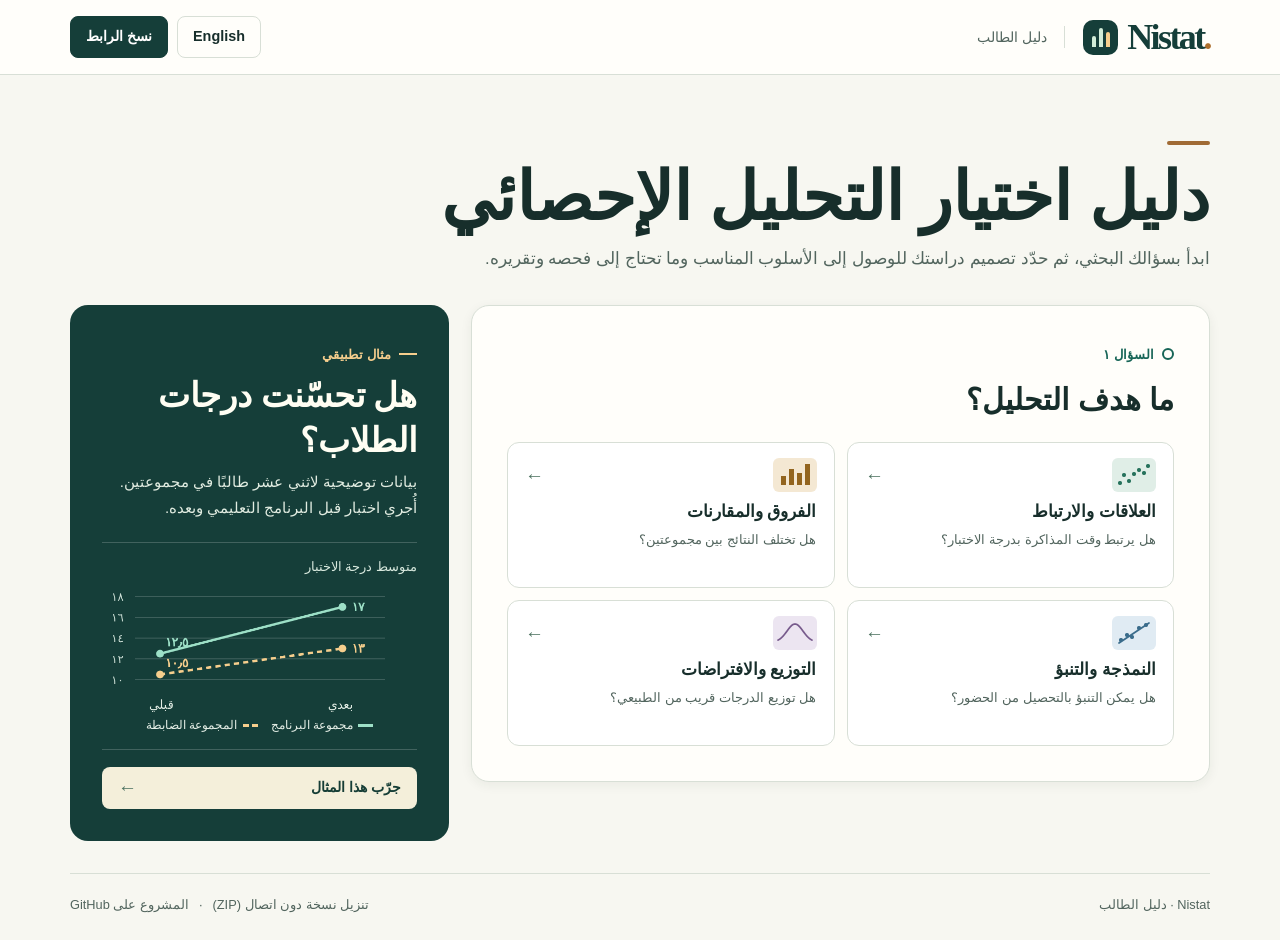
==== commit af1378ea: "Provide a verified offline ZIP for student browsers" ====
--- a/students/index.html
+++ b/students/index.html
@@ -215,7 +215,7 @@
   <footer class="wrap footer">
     <span id="footer-name">Nistat · دليل الطالب</span>
     <nav aria-label="روابط الدليل" id="footer-nav">
-      <a id="download" href="index.html" download="Nistat-Students.html">تنزيل نسخة دون اتصال</a>
+      <a id="download" href="Nistat-Students.zip" download="Nistat-Students.zip">تنزيل نسخة دون اتصال (ZIP)</a>
       <span aria-hidden="true">·</span>
       <a id="repository" href="https://github.com/Nistat77/Nistat" target="_blank" rel="noopener noreferrer">المشروع على GitHub</a>
     </nav>
@@ -261,7 +261,7 @@
   ar: {
     title: "دليل اختيار التحليل الإحصائي", subtitle: "ابدأ بسؤالك البحثي، ثم حدّد تصميم دراستك للوصول إلى الأسلوب المناسب وما تحتاج إلى فحصه وتقريره.",
     student: "دليل الطالب", home: "نيستات | البداية", share: "نسخ الرابط", skip: "انتقل إلى الدليل", footer: "روابط الدليل",
-    download: "تنزيل نسخة دون اتصال", repository: "المشروع على GitHub", step: "السؤال", recommendation: "الأسلوب المقترح",
+    download: "تنزيل نسخة دون اتصال (ZIP)", repository: "المشروع على GitHub", step: "السؤال", recommendation: "الأسلوب المقترح",
     back: "الرجوع", reset: "بدء دراسة جديدة", choices: "اختياراتك", edit: "تعديل الإجابة", check: "قبل استخدام الأسلوب",
     report: "ما الذي تذكره في التقرير؟", code: "عرض قالب R", copyCode: "نسخ كود R", source: "المرجع العلمي",
     print: "طباعة التوصية", openExample: "جرّب هذا المثال", exampleLabel: "مثال تطبيقي", exampleTitle: "هل تحسّنت درجات الطلاب؟",
@@ -277,7 +277,7 @@
   en: {
     title: "Find the right analysis for your study", subtitle: "Start with your research question, then describe your study design to find a method, its assumptions and what to report.",
     student: "Student guide", home: "Nistat home", share: "Copy link", skip: "Skip to guide", footer: "Guide links",
-    download: "Download for offline use", repository: "Project on GitHub", step: "Question", recommendation: "Recommended approach",
+    download: "Download for offline use (ZIP)", repository: "Project on GitHub", step: "Question", recommendation: "Recommended approach",
     back: "Back", reset: "Start a new study", choices: "Your choices", edit: "Edit answer", check: "Before you use it",
     report: "What to report", code: "View R template", copyCode: "Copy R code", source: "Method reference",
     print: "Print recommendation", openExample: "Explore this example", exampleLabel: "Worked example", exampleTitle: "Did the students’ scores improve?",
@@ -527,8 +527,9 @@
   const switcher = byId("language");
   switcher.href = routeHash(other,state.answers,state.example); switcher.lang = other;
   switcher.textContent = other === "en" ? "English" : "العربية";
-  const downloadURL = new URL(location.href); downloadURL.hash = "";
-  byId("download").href = downloadURL.href;
+  const offline = location.protocol === "file:";
+  byId("download").hidden = offline;
+  byId("download").nextElementSibling.hidden = offline;
   byId("intro").classList.toggle("compact",state.answers.length > 0);
   const question = catalog.questions[state.node];
   if (question) renderQuestion(state,question); else renderMethod(state,catalog.methods[state.node]);
